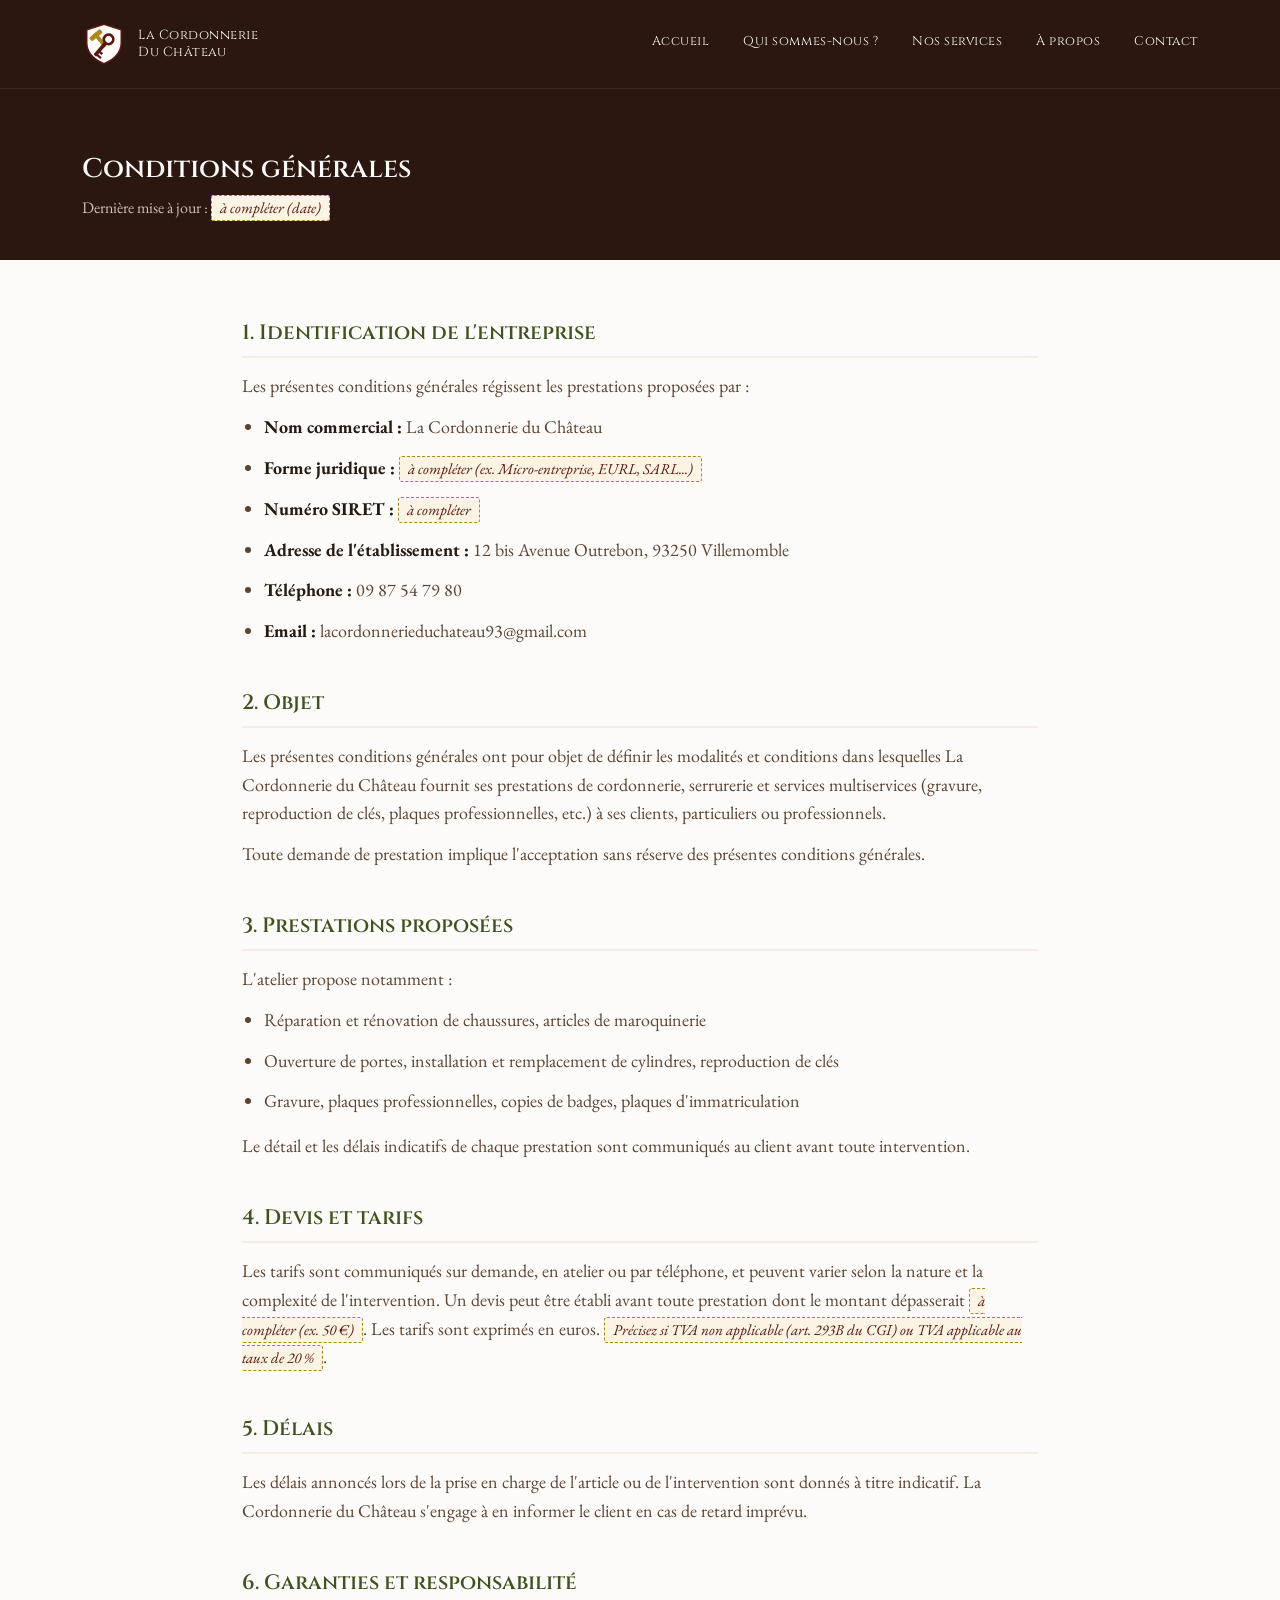
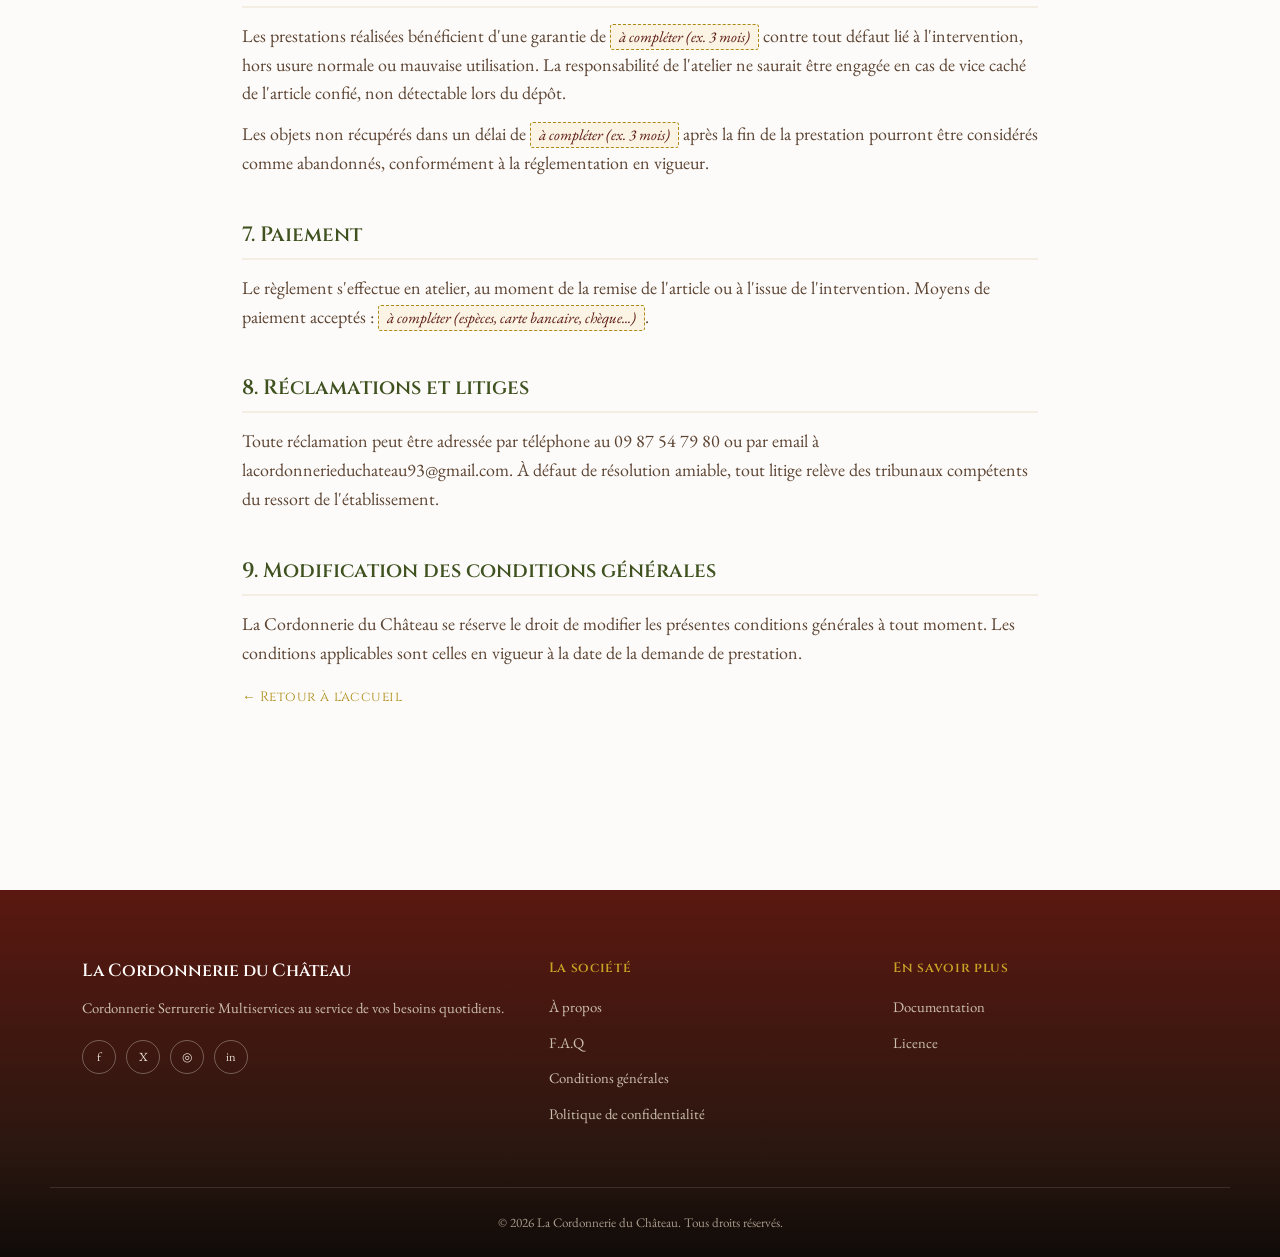
==== conditiongeneral.html @ 7b88e298 "Add files via upload" ====
<!DOCTYPE html>
<html lang="fr">
<head>
<meta charset="UTF-8">
<meta name="viewport" content="width=device-width, initial-scale=1.0">
<title>Conditions générales — La Cordonnerie du Château</title>
<link rel="preconnect" href="https://fonts.googleapis.com">
<link href="https://fonts.googleapis.com/css2?family=Cinzel:wght@400;500;600;700&family=EB+Garamond:ital,wght@0,400;0,500;0,600;1,400&family=Dancing+Script:wght@600&display=swap" rel="stylesheet">
<link rel="stylesheet" href="style.css">
</head>
<body>

<!-- ===== HEADER ===== -->
<header class="site-header">
  <div class="container header-inner">
    <a href="index.html" class="logo">
      <svg class="logo-crest" viewBox="0 0 56 56" xmlns="http://www.w3.org/2000/svg" role="img" aria-label="Blason La Cordonnerie du Château">
        <path d="M28 3 L50 10 V26 C50 39 40 48 28 53 C16 48 6 39 6 26 V10 Z" fill="#fdfbf9" stroke="#5a1810" stroke-width="2"/>
        <g transform="translate(28,29)">
          <g transform="rotate(-40)">
            <rect x="-2.4" y="-19" width="4.8" height="22" rx="1.2" fill="#ab8b14"/>
            <rect x="-9" y="-19" width="18" height="6" rx="1.5" fill="#ab8b14"/>
          </g>
          <g transform="rotate(40)">
            <rect x="-2.4" y="-4" width="4.8" height="22" rx="1.2" fill="#5a1810"/>
            <circle cx="0" cy="-9" r="6" fill="none" stroke="#5a1810" stroke-width="3.5"/>
            <rect x="1" y="14" width="7" height="3" fill="#5a1810"/>
            <rect x="1" y="9" width="5" height="3" fill="#5a1810"/>
          </g>
        </g>
      </svg>
      <span class="logo-text">La Cordonnerie<br>Du Château</span>
    </a>
    <nav class="main-nav" id="main-nav">
      <a href="index.html#accueil">Accueil</a>
      <a href="index.html#histoire">Qui sommes-nous&nbsp;?</a>
      <a href="index.html#services">Nos services</a>
      <a href="index.html#apropos">À propos</a>
      <a href="index.html#contact">Contact</a>
    </nav>
    <button class="nav-toggle" id="nav-toggle" aria-label="Ouvrir le menu" aria-expanded="false">
      <span></span><span></span><span></span>
    </button>
  </div>
</header>

<!-- ===== EN-TÊTE PAGE ===== -->
<section class="legal-hero">
  <div class="container">
    <h1>Conditions générales</h1>
    <p>Dernière mise à jour&nbsp;: <span class="legal-fill">à compléter (date)</span></p>
  </div>
</section>

<!-- ===== CONTENU ===== -->
<section class="legal-content">
  <div class="container">

    <h2>1. Identification de l'entreprise</h2>
    <p>Les présentes conditions générales régissent les prestations proposées par&nbsp;:</p>
    <ul>
      <li><strong>Nom commercial&nbsp;:</strong> La Cordonnerie du Château</li>
      <li><strong>Forme juridique&nbsp;:</strong> <span class="legal-fill">à compléter (ex. Micro-entreprise, EURL, SARL...)</span></li>
      <li><strong>Numéro SIRET&nbsp;:</strong> <span class="legal-fill">à compléter</span></li>
      <li><strong>Adresse de l'établissement&nbsp;:</strong> 12 bis Avenue Outrebon, 93250 Villemomble</li>
      <li><strong>Téléphone&nbsp;:</strong> 09 87 54 79 80</li>
      <li><strong>Email&nbsp;:</strong> lacordonnerieduchateau93@gmail.com</li>
    </ul>

    <h2>2. Objet</h2>
    <p>Les présentes conditions générales ont pour objet de définir les modalités et conditions dans lesquelles La Cordonnerie du Château fournit ses prestations de cordonnerie, serrurerie et services multiservices (gravure, reproduction de clés, plaques professionnelles, etc.) à ses clients, particuliers ou professionnels.</p>
    <p>Toute demande de prestation implique l'acceptation sans réserve des présentes conditions générales.</p>

    <h2>3. Prestations proposées</h2>
    <p>L'atelier propose notamment&nbsp;:</p>
    <ul>
      <li>Réparation et rénovation de chaussures, articles de maroquinerie</li>
      <li>Ouverture de portes, installation et remplacement de cylindres, reproduction de clés</li>
      <li>Gravure, plaques professionnelles, copies de badges, plaques d'immatriculation</li>
    </ul>
    <p>Le détail et les délais indicatifs de chaque prestation sont communiqués au client avant toute intervention.</p>

    <h2>4. Devis et tarifs</h2>
    <p>Les tarifs sont communiqués sur demande, en atelier ou par téléphone, et peuvent varier selon la nature et la complexité de l'intervention. Un devis peut être établi avant toute prestation dont le montant dépasserait <span class="legal-fill">à compléter (ex. 50 €)</span>. Les tarifs sont exprimés en euros. <span class="legal-fill">Précisez si TVA non applicable (art. 293B du CGI) ou TVA applicable au taux de 20 %</span>.</p>

    <h2>5. Délais</h2>
    <p>Les délais annoncés lors de la prise en charge de l'article ou de l'intervention sont donnés à titre indicatif. La Cordonnerie du Château s'engage à en informer le client en cas de retard imprévu.</p>

    <h2>6. Garanties et responsabilité</h2>
    <p>Les prestations réalisées bénéficient d'une garantie de <span class="legal-fill">à compléter (ex. 3 mois)</span> contre tout défaut lié à l'intervention, hors usure normale ou mauvaise utilisation. La responsabilité de l'atelier ne saurait être engagée en cas de vice caché de l'article confié, non détectable lors du dépôt.</p>
    <p>Les objets non récupérés dans un délai de <span class="legal-fill">à compléter (ex. 3 mois)</span> après la fin de la prestation pourront être considérés comme abandonnés, conformément à la réglementation en vigueur.</p>

    <h2>7. Paiement</h2>
    <p>Le règlement s'effectue en atelier, au moment de la remise de l'article ou à l'issue de l'intervention. Moyens de paiement acceptés&nbsp;: <span class="legal-fill">à compléter (espèces, carte bancaire, chèque...)</span>.</p>

    <h2>8. Réclamations et litiges</h2>
    <p>Toute réclamation peut être adressée par téléphone au 09 87 54 79 80 ou par email à lacordonnerieduchateau93@gmail.com. À défaut de résolution amiable, tout litige relève des tribunaux compétents du ressort de l'établissement.</p>

    <h2>9. Modification des conditions générales</h2>
    <p>La Cordonnerie du Château se réserve le droit de modifier les présentes conditions générales à tout moment. Les conditions applicables sont celles en vigueur à la date de la demande de prestation.</p>

    <a class="legal-back" href="index.html">&larr; Retour à l'accueil</a>
  </div>
</section>

<!-- ===== FOOTER ===== -->
<footer class="site-footer">
  <div class="container footer-inner">
    <div class="footer-brand">
      <h4>La Cordonnerie du Château</h4>
      <p>Cordonnerie Serrurerie Multiservices au service de vos besoins quotidiens.</p>
      <div class="footer-social">
        <a href="#" aria-label="Facebook">f</a>
        <a href="#" aria-label="Twitter">X</a>
        <a href="#" aria-label="Instagram">◎</a>
        <a href="#" aria-label="LinkedIn">in</a>
      </div>
    </div>
    <div class="footer-col">
      <h5>La société</h5>
      <a href="index.html#apropos">À propos</a>
      <a href="#">F.A.Q</a>
      <a href="conditionGeneral.html">Conditions générales</a>
      <a href="politiqueConfidentialite.html">Politique de confidentialité</a>
    </div>
    <div class="footer-col">
      <h5>En savoir plus</h5>
      <a href="#">Documentation</a>
      <a href="#">Licence</a>
    </div>
  </div>
  <div class="footer-bottom">
    <p>&copy; 2026 La Cordonnerie du Château. Tous droits réservés.</p>
  </div>
</footer>

<script src="script.js"></script>
</body>
</html>
---- style.css ----
/* =========================================================
   LA CORDONNERIE DU CHÂTEAU — style.css
   ========================================================= */

:root {
  --cream: #fdfbf9;
  --cream-2: #f3ede4;
  --maroon-dark: #2b1710;
  --maroon: #4a1c10;
  --maroon-light: #5a1810;
  --gold: #ab8b14;
  --gold-light: #c9a227;
  --green-dark: #3f5220;
  --green-deep: #21390b;
  --text-brown: #5c4433;
  --text-dark: #241a12;
  --font-display: 'Cinzel', serif;
  --font-body: 'EB Garamond', Georgia, serif;
  --font-script: 'Dancing Script', cursive;
}

* { box-sizing: border-box; margin: 0; padding: 0; }

html { scroll-behavior: smooth; }

body {
  font-family: var(--font-body);
  color: var(--text-brown);
  background: var(--cream);
  font-size: 1.125rem;
  line-height: 1.6;
}

img { max-width: 100%; display: block; }

a { text-decoration: none; color: inherit; }

.container {
  max-width: 1180px;
  margin: 0 auto;
  padding: 0 32px;
}

h1, h2, h3, h4, h5 {
  font-family: var(--font-display);
  color: var(--green-dark);
  font-weight: 600;
  line-height: 1.25;
}

h2 { font-size: clamp(1.8rem, 3vw, 2.4rem); }

/* ---------- BUTTONS ---------- */
.btn {
  display: inline-block;
  font-family: var(--font-display);
  font-size: 0.85rem;
  letter-spacing: 0.06em;
  padding: 14px 30px;
  border: 1px solid transparent;
  transition: transform .2s ease, background .2s ease, color .2s ease;
}
.btn-gold {
  background: var(--gold);
  color: var(--cream);
}
.btn-gold:hover { background: var(--gold-light); transform: translateY(-2px); }
.btn-outline {
  background: transparent;
  border-color: var(--cream);
  color: var(--cream);
}
.btn-outline:hover { background: rgba(253,251,249,.12); transform: translateY(-2px); }
.btn-small { font-size: .75rem; padding: 10px 20px; margin-top: 14px; }

/* ---------- HEADER ---------- */
.site-header {
  position: sticky;
  top: 0;
  z-index: 50;
  background: var(--maroon-dark);
  border-bottom: 1px solid rgba(253,251,249,.08);
}
.header-inner {
  display: flex;
  align-items: center;
  justify-content: space-between;
  height: 88px;
}
.logo { display: flex; align-items: center; gap: 12px; }
.logo-crest { width: 44px; height: 44px; border-radius: 4px; }
.logo-text {
  font-family: var(--font-display);
  color: var(--cream);
  font-size: .82rem;
  letter-spacing: .04em;
  line-height: 1.3;
}
.main-nav { display: flex; gap: 34px; }
.main-nav a {
  color: var(--cream);
  font-family: var(--font-display);
  font-size: .8rem;
  letter-spacing: .04em;
  position: relative;
  padding-bottom: 4px;
}
.main-nav a::after {
  content: '';
  position: absolute;
  left: 0; bottom: 0;
  width: 0; height: 1px;
  background: var(--gold-light);
  transition: width .25s ease;
}
.main-nav a:hover::after { width: 100%; }

.nav-toggle {
  display: none;
  flex-direction: column;
  gap: 5px;
  background: none;
  border: none;
  cursor: pointer;
  padding: 6px;
}
.nav-toggle span {
  width: 24px; height: 2px;
  background: var(--cream);
}

/* ---------- HERO ---------- */
.hero {
  position: relative;
  min-height: 620px;
  display: flex;
  align-items: flex-end;
  color: var(--cream);
}
.hero-bg { position: absolute; inset: 0; overflow: hidden; }
.hero-img { width: 100%; height: 100%; object-fit: cover; }
.hero-overlay {
  position: absolute; inset: 0;
  background: linear-gradient(100deg, rgba(30,16,10,.92) 20%, rgba(30,16,10,.55) 60%, rgba(30,16,10,.35) 100%);
}
.hero-content { position: relative; padding-bottom: 90px; max-width: 640px; }
.hero-content h1 {
  color: var(--cream);
  font-size: clamp(2rem, 4.2vw, 3.1rem);
  margin-bottom: 20px;
}
.hero-text { max-width: 480px; margin-bottom: 32px; color: #ece6dd; }
.hero-actions { display: flex; gap: 18px; flex-wrap: wrap; }

.hero-badge {
  position: absolute;
  right: 32px;
  bottom: 32px;
  width: 320px;
  background: var(--maroon-light);
  color: var(--cream);
  padding: 24px 28px;
  z-index: 5;
  box-shadow: 0 12px 30px rgba(0,0,0,.25);
}
.hero-badge-title {
  font-family: var(--font-display);
  color: var(--gold-light);
  font-size: 1rem;
  margin-bottom: 10px;
}
.hero-badge-text { font-size: .92rem; color: #ecdfd6; }
.hero-badge-brands {
  font-family: var(--font-display);
  font-size: .78rem;
  letter-spacing: .04em;
  color: var(--gold-light);
  margin-top: 12px;
  padding-top: 12px;
  border-top: 1px solid rgba(253,251,249,.2);
}

/* ---------- STATS ---------- */
.stats { padding: 60px 0; }
.stats-inner {
  display: flex;
  gap: 60px;
  flex-wrap: wrap;
}
.stat { display: flex; flex-direction: column; gap: 6px; max-width: 200px; }
.stat-number {
  font-family: var(--font-display);
  font-size: 2.4rem;
  color: var(--green-dark);
}
.stat-label { font-size: .95rem; color: var(--text-brown); }

/* ---------- PARTNERS ---------- */
.partners { padding: 20px 0 80px; }
.partners-inner {
  display: flex;
  align-items: center;
  justify-content: space-between;
  flex-wrap: wrap;
  gap: 24px;
  opacity: .8;
}
.brand-logo {
  font-family: var(--font-display);
  font-weight: 700;
  font-size: 1.1rem;
  padding: 10px 18px;
  border-radius: 3px;
  letter-spacing: .02em;
  display: flex;
  flex-direction: column;
  align-items: center;
  line-height: 1.2;
}
.brand-logo small {
  font-family: var(--font-body);
  font-weight: 400;
  font-size: .55rem;
  letter-spacing: .08em;
  text-transform: uppercase;
}
.brand-abus { background: #c8102e; color: #fff; }
.brand-bricard { background: #12356b; color: #fff; }
.brand-vachette { background: #fff; color: #c8102e; border: 1px solid #e3ded4; }
.brand-collonil { background: #fff; color: #2f5233; border: 1px solid #e3ded4; }
.brand-saphir { background: #12356b; color: #fff; }

/* ---------- STORY ---------- */
.story { padding: 40px 0 90px; }
.story-inner {
  display: grid;
  grid-template-columns: 1fr 1fr;
  gap: 64px;
  align-items: center;
}
.story-text h2 { margin-bottom: 22px; }
.story-text p { margin-bottom: 16px; }
.story-image img {
  border: 6px solid var(--gold);
  width: 100%;
}

/* ---------- SERVICES ---------- */
.services {
  background: var(--gold);
  color: var(--cream);
  padding: 90px 0;
}
.services-head {
  display: grid;
  grid-template-columns: 1fr 1fr;
  gap: 48px;
  align-items: start;
  margin-bottom: 56px;
}
.services-head h2 { color: var(--cream); font-size: clamp(1.6rem,3vw,2.2rem); }
.services-head p { color: #f6ecc9; }
.services-grid {
  display: grid;
  grid-template-columns: repeat(3, 1fr);
  gap: 32px;
}
.service-card img { margin-bottom: 18px; }
.service-card h3 {
  color: var(--cream);
  font-size: 1.2rem;
  margin-bottom: 10px;
}
.service-card p { color: #f6ecc9; font-size: .98rem; }

/* ---------- DIFFERENCE ---------- */
.difference { padding: 90px 0; }
.difference-inner {
  display: grid;
  grid-template-columns: 1fr 1.1fr;
  gap: 60px;
  align-items: start;
}
.difference-text h2 {
  position: relative;
  padding-bottom: 18px;
  margin-bottom: 20px;
}
.difference-text h2::after {
  content: '';
  position: absolute;
  left: 0; bottom: 0;
  width: 64px; height: 2px;
  background: var(--text-brown);
}
.difference-text p { margin-bottom: 14px; }
.difference-grid {
  display: grid;
  grid-template-columns: repeat(4, 1fr);
  gap: 24px;
  text-align: center;
}
.diff-icon {
  width: 68px; height: 68px;
  margin: 0 auto 14px;
  border-radius: 50%;
  background: var(--green-deep);
  border: 3px solid var(--gold);
  display: flex; align-items: center; justify-content: center;
  font-size: 1.5rem;
}
.diff-title {
  font-family: var(--font-display);
  font-size: .88rem;
  color: var(--text-dark);
  letter-spacing: .02em;
  margin-bottom: 10px;
}
.diff-text {
  font-size: .88rem;
  line-height: 1.5;
}

/* ---------- BANNER ---------- */
.banner { line-height: 0; }
.banner img { width: 100%; height: 360px; object-fit: cover; }

/* ---------- ABOUT ---------- */
.about { padding: 90px 0; text-align: center; }
.about h2 { text-align: left; margin-bottom: 6px; }
.about-tagline {
  font-family: var(--font-script);
  color: var(--gold);
  font-size: 1.8rem;
  margin: 10px 0 26px;
}
.about-subtitle {
  max-width: 760px;
  margin: 0 auto 20px;
  color: var(--text-dark);
  font-family: var(--font-body);
  font-weight: 600;
  font-style: italic;
  font-size: 1.3rem;
}
.about-text {
  max-width: 720px;
  margin: 0 auto 56px;
}
.about-grid {
  display: grid;
  grid-template-columns: repeat(3, 1fr);
  gap: 28px;
  text-align: center;
}
.about-grid figcaption {
  margin-top: 14px;
  font-family: var(--font-display);
  color: var(--gold);
  font-size: .95rem;
  font-weight: 600;
}
.about-grid figure p {
  margin-top: 10px;
  font-size: .92rem;
  text-align: left;
}

/* ---------- CONTACT ---------- */
.contact { padding: 90px 0 0; }
.contact h2 { margin-bottom: 18px; }
.contact > .container > p { max-width: 620px; margin-bottom: 50px; }

.contact-card {
  background: var(--green-deep);
  color: var(--cream);
  display: grid;
  grid-template-columns: 1fr 1fr;
  overflow: hidden;
}
.contact-map { position: relative; min-height: 420px; }
.contact-map img { width: 100%; height: 100%; object-fit: cover; }
.contact-map iframe { width: 100%; height: 100%; min-height: 420px; border: 0; display: block; }
.contact-map .btn { position: absolute; left: 24px; bottom: 24px; margin-top: 0; }

.contact-info { padding: 48px 44px; }
.contact-info h3 { color: var(--cream); margin-bottom: 22px; }
.contact-info ul { list-style: none; margin-bottom: 22px; }
.contact-info li { margin-bottom: 10px; font-size: 1rem; }
.contact-hours-title {
  font-family: var(--font-display);
  color: var(--gold-light);
  font-size: .9rem;
  margin-bottom: 10px;
}
.contact-hours { list-style: none; margin-bottom: 24px; }
.contact-hours li { font-size: .95rem; margin-bottom: 6px; color: #d9e2cf; }
.contact-note { font-size: .9rem; color: #c9d3bf; }

.message-card {
  background: var(--cream-2);
  padding: 44px 44px 40px;
  margin-top: 32px;
}
.message-card h3 { margin-bottom: 8px; }
.message-intro { margin-bottom: 26px; }
.message-row { display: grid; grid-template-columns: 1fr 1fr; gap: 20px; }
.message-field { margin-bottom: 20px; display: flex; flex-direction: column; }
.message-field label {
  font-family: var(--font-display);
  font-size: .8rem;
  letter-spacing: .03em;
  color: var(--green-dark);
  margin-bottom: 8px;
}
.message-field input,
.message-field textarea {
  font-family: var(--font-body);
  font-size: 1rem;
  color: var(--text-dark);
  background: var(--cream);
  border: 1px solid #ded4c2;
  padding: 12px 14px;
  resize: vertical;
}
.message-field input:focus,
.message-field textarea:focus {
  outline: none;
  border-color: var(--gold);
}
.message-form .btn { border: none; cursor: pointer; }
.message-note {
  margin-top: 14px;
  font-size: .85rem;
  color: var(--text-brown);
  font-style: italic;
}

@media (max-width: 640px) {
  .message-row { grid-template-columns: 1fr; }
  .message-card { padding: 32px 24px; }
}

/* ---------- FOOTER ---------- */
.site-footer {
  margin-top: 90px;
  background: linear-gradient(180deg, var(--maroon-light) 0%, var(--maroon-dark) 70%, #100b08 100%);
  color: #e9ddd2;
  padding-top: 70px;
}
.footer-inner {
  display: grid;
  grid-template-columns: 1.4fr 1fr 1fr;
  gap: 40px;
  padding-bottom: 50px;
  border-bottom: 1px solid rgba(253,251,249,.12);
}
.footer-brand h4 {
  color: var(--cream);
  font-size: 1.1rem;
  margin-bottom: 14px;
}
.footer-brand p { font-size: .92rem; margin-bottom: 20px; color: #cdbfae; }
.footer-social { display: flex; gap: 10px; }
.footer-social a {
  width: 34px; height: 34px;
  border: 1px solid rgba(253,251,249,.3);
  border-radius: 50%;
  display: flex; align-items: center; justify-content: center;
  font-size: .78rem;
}
.footer-col h5 {
  color: var(--gold-light);
  font-size: .85rem;
  letter-spacing: .05em;
  margin-bottom: 18px;
}
.footer-col a { display: block; font-size: .92rem; margin-bottom: 12px; color: #cdbfae; }
.footer-bottom {
  text-align: center;
  padding: 24px 0;
  font-size: .82rem;
  color: #a89a8a;
}

/* =========================================================
   RESPONSIVE
   ========================================================= */
@media (max-width: 900px) {
  .story-inner,
  .services-head,
  .difference-inner,
  .contact-card { grid-template-columns: 1fr; }
  .services-grid,
  .about-grid { grid-template-columns: 1fr 1fr; }
  .difference-grid { grid-template-columns: repeat(2, 1fr); }
  .footer-inner { grid-template-columns: 1fr 1fr; }
  .hero-badge { position: static; width: auto; margin-top: 40px; }
  .hero-content { padding-bottom: 40px; }
}

@media (max-width: 640px) {
  .main-nav {
    position: absolute;
    top: 88px; left: 0; right: 0;
    background: var(--maroon-dark);
    flex-direction: column;
    padding: 20px 32px;
    gap: 18px;
    display: none;
  }
  .main-nav.open { display: flex; }
  .nav-toggle { display: flex; }
  .stats-inner { gap: 32px; }
  .services-grid,
  .about-grid { grid-template-columns: 1fr; }
  .difference-grid { grid-template-columns: 1fr 1fr; }
  .footer-inner { grid-template-columns: 1fr; }
}
/* =========================================================
   PAGES LÉGALES — legal.css (à charger APRÈS style.css)
   ========================================================= */

.legal-hero {
  background: var(--maroon-dark);
  color: var(--cream);
  padding: 64px 0 40px;
}
.legal-hero h1 { color: var(--cream); margin-bottom: 8px; }
.legal-hero p { color: #cdbfae; font-size: 1rem; }

.legal-content { padding: 60px 0 90px; }
.legal-content .container { max-width: 860px; }

.legal-content h2 {
  margin-top: 44px;
  margin-bottom: 14px;
  font-size: 1.3rem;
  border-bottom: 2px solid var(--cream-2);
  padding-bottom: 10px;
}
.legal-content h2:first-of-type { margin-top: 0; }

.legal-content p,
.legal-content li { margin-bottom: 12px; }

.legal-content ul { list-style: disc; padding-left: 22px; margin-bottom: 16px; }

.legal-content strong { color: var(--text-dark); }

.legal-fill {
  background: #fbf3e3;
  border: 1px dashed var(--gold);
  color: var(--maroon-light);
  padding: 2px 8px;
  border-radius: 3px;
  font-style: italic;
  font-size: .95rem;
}

.legal-back {
  display: inline-block;
  margin-top: 8px;
  font-family: var(--font-display);
  font-size: .85rem;
  color: var(--gold);
  letter-spacing: .04em;
}
.legal-back:hover { color: var(--gold-light); }
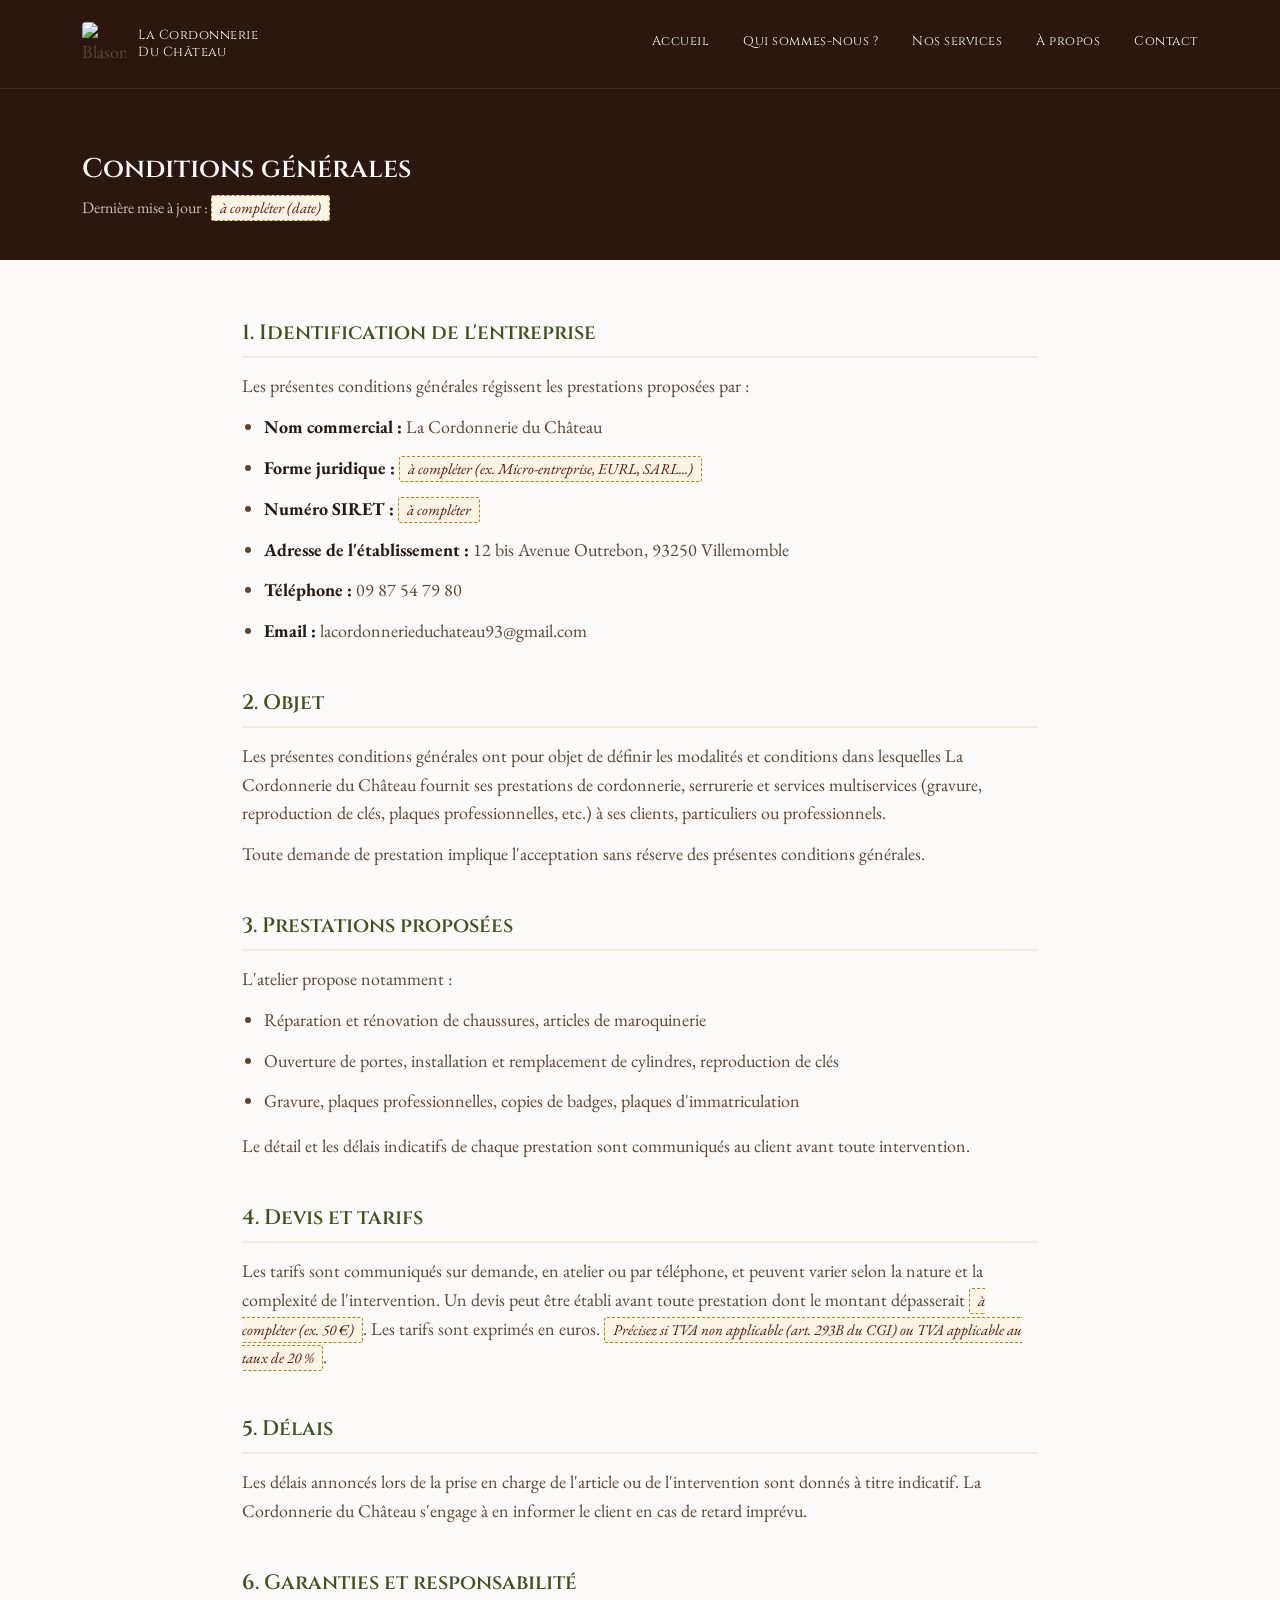
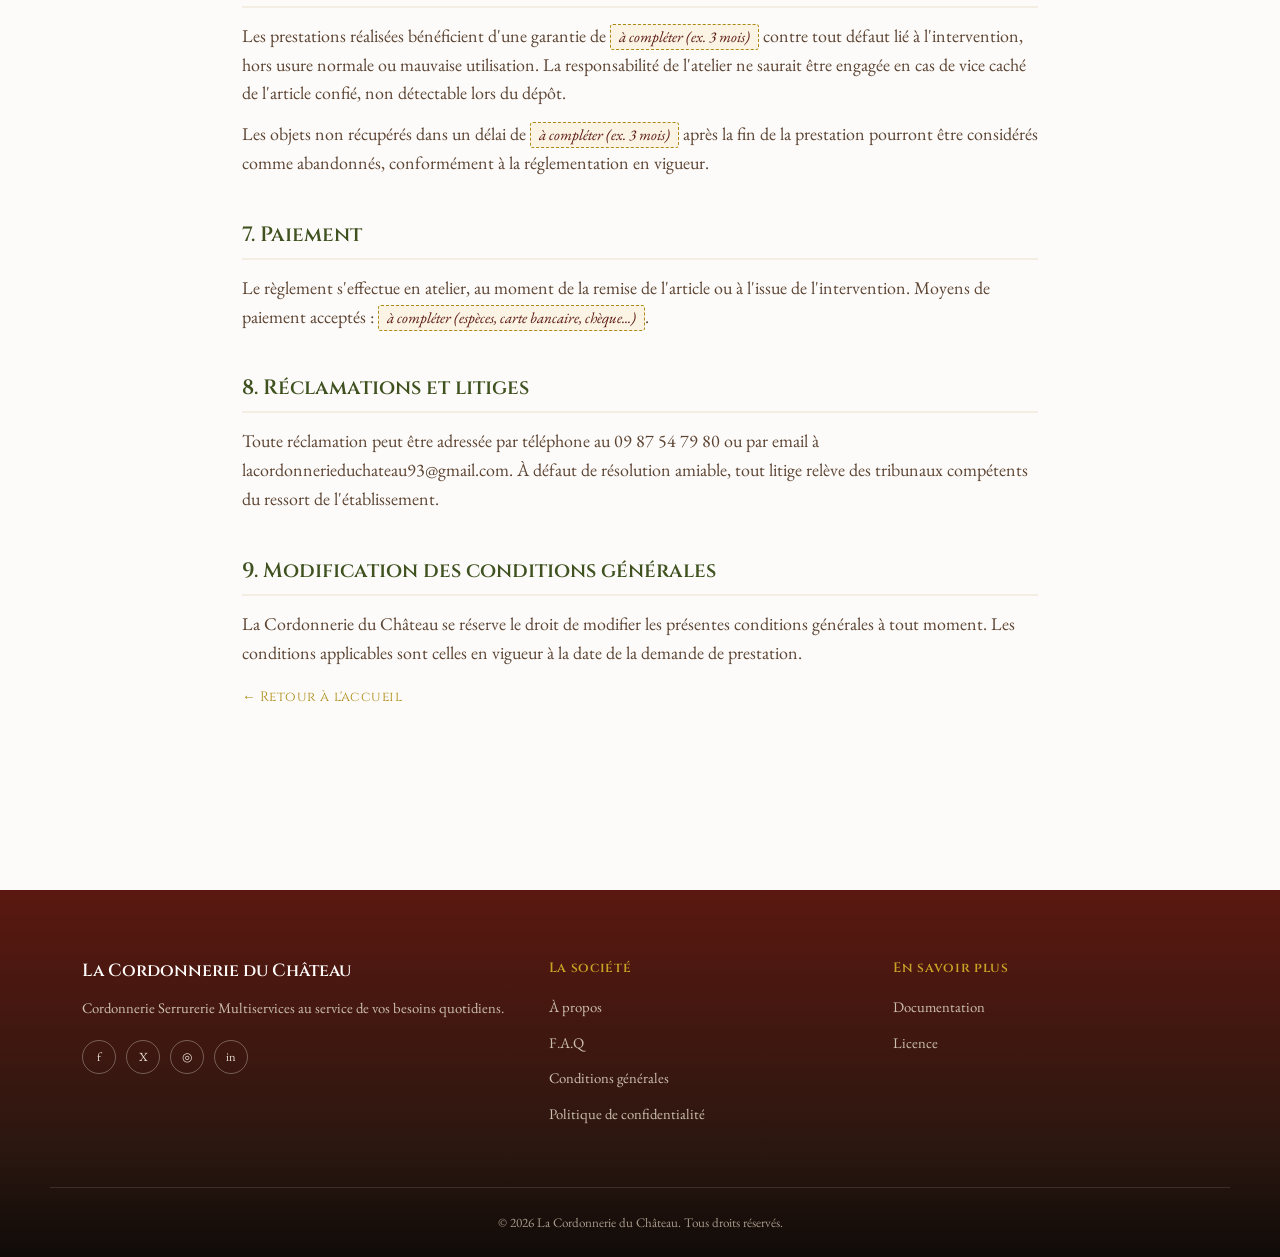
==== commit 82deb788: "Fix HTML structure and update header logo" ====
--- a/conditiongeneral.html
+++ b/conditiongeneral.html
@@ -14,21 +14,7 @@
 <header class="site-header">
   <div class="container header-inner">
     <a href="index.html" class="logo">
-      <svg class="logo-crest" viewBox="0 0 56 56" xmlns="http://www.w3.org/2000/svg" role="img" aria-label="Blason La Cordonnerie du Château">
-        <path d="M28 3 L50 10 V26 C50 39 40 48 28 53 C16 48 6 39 6 26 V10 Z" fill="#fdfbf9" stroke="#5a1810" stroke-width="2"/>
-        <g transform="translate(28,29)">
-          <g transform="rotate(-40)">
-            <rect x="-2.4" y="-19" width="4.8" height="22" rx="1.2" fill="#ab8b14"/>
-            <rect x="-9" y="-19" width="18" height="6" rx="1.5" fill="#ab8b14"/>
-          </g>
-          <g transform="rotate(40)">
-            <rect x="-2.4" y="-4" width="4.8" height="22" rx="1.2" fill="#5a1810"/>
-            <circle cx="0" cy="-9" r="6" fill="none" stroke="#5a1810" stroke-width="3.5"/>
-            <rect x="1" y="14" width="7" height="3" fill="#5a1810"/>
-            <rect x="1" y="9" width="5" height="3" fill="#5a1810"/>
-          </g>
-        </g>
-      </svg>
+      <img src="logo.png" class="logo-crest" alt="Blason La Cordonnerie du Château">
       <span class="logo-text">La Cordonnerie<br>Du Château</span>
     </a>
     <nav class="main-nav" id="main-nav">
@@ -136,4 +122,4 @@
 
 <script src="script.js"></script>
 </body>
-</html>+</html>
--- a/style.css
+++ b/style.css
@@ -495,6 +495,7 @@
   .about-grid { grid-template-columns: 1fr 1fr; }
   .difference-grid { grid-template-columns: repeat(2, 1fr); }
   .footer-inner { grid-template-columns: 1fr 1fr; }
+  .hero { flex-direction: column; align-items: stretch; }
   .hero-badge { position: static; width: auto; margin-top: 40px; }
   .hero-content { padding-bottom: 40px; }
 }
@@ -566,4 +567,4 @@
   color: var(--gold);
   letter-spacing: .04em;
 }
-.legal-back:hover { color: var(--gold-light); }+.legal-back:hover { color: var(--gold-light); }
